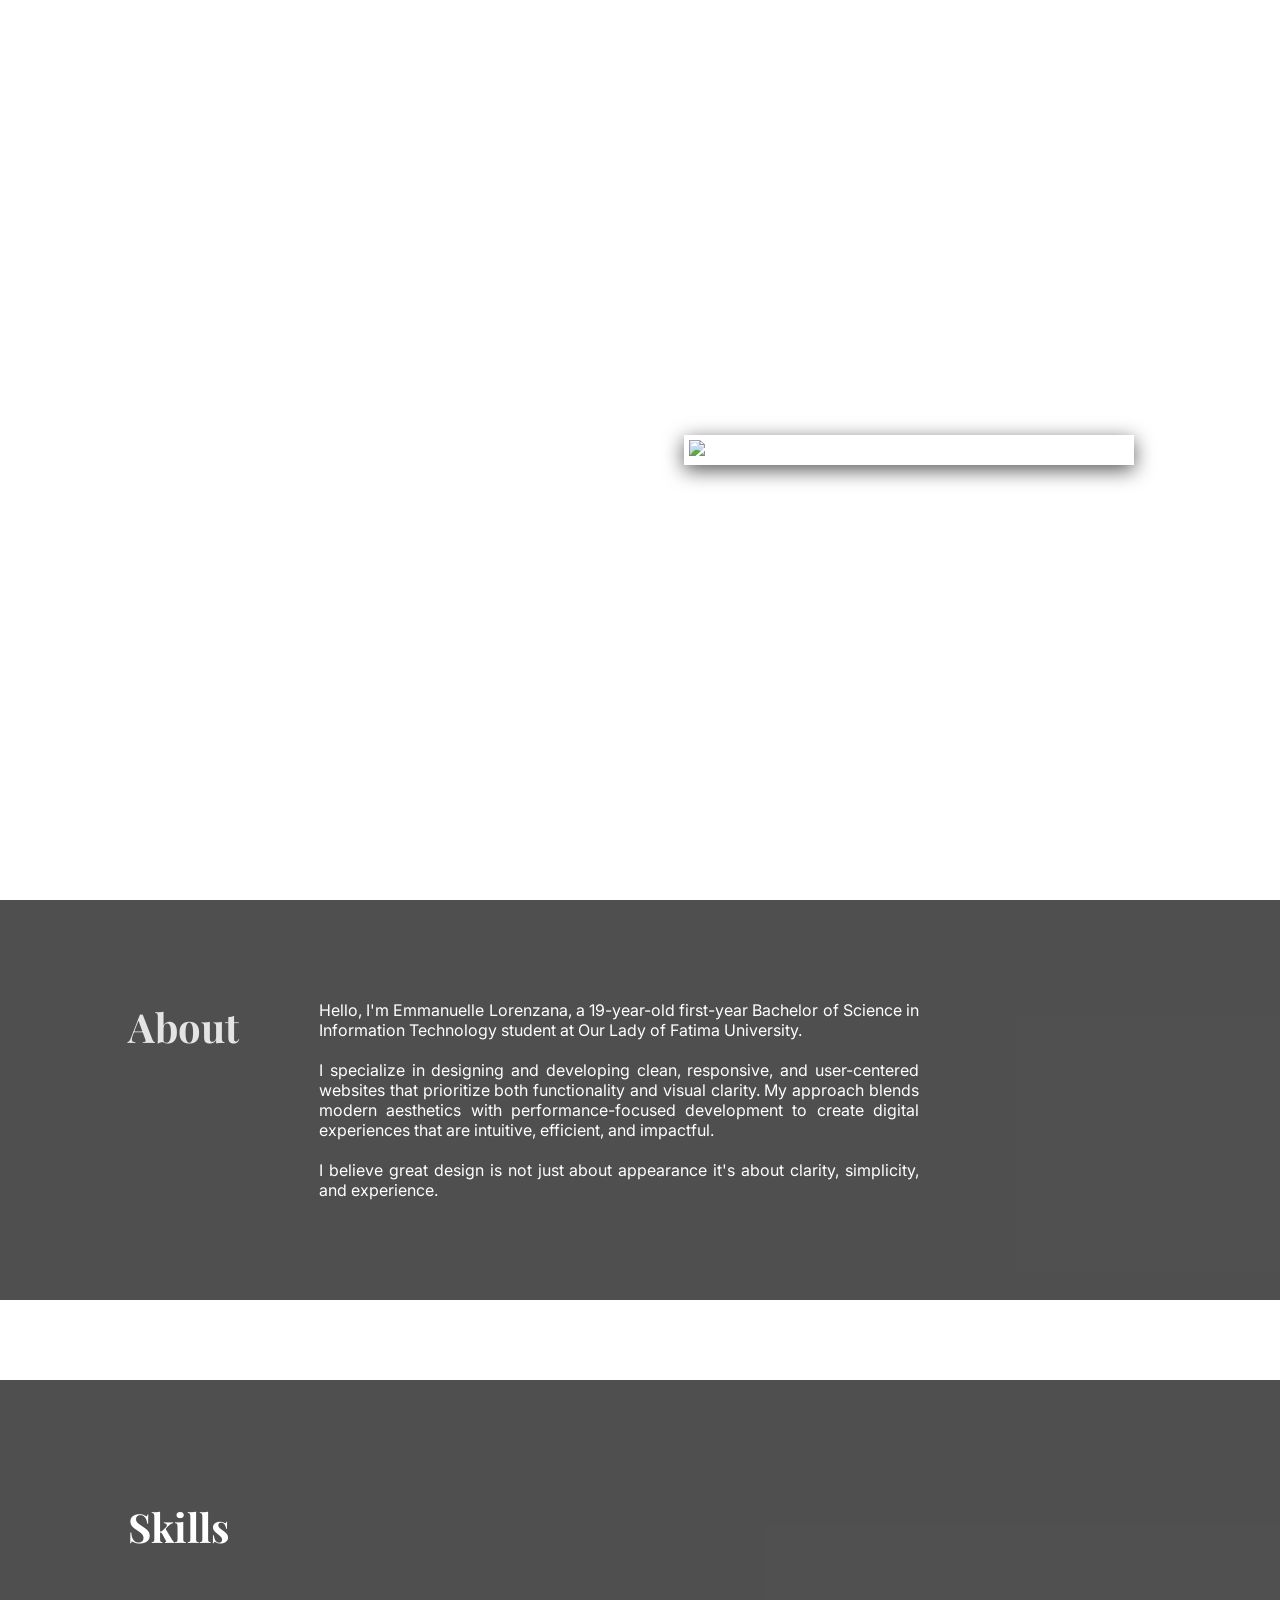
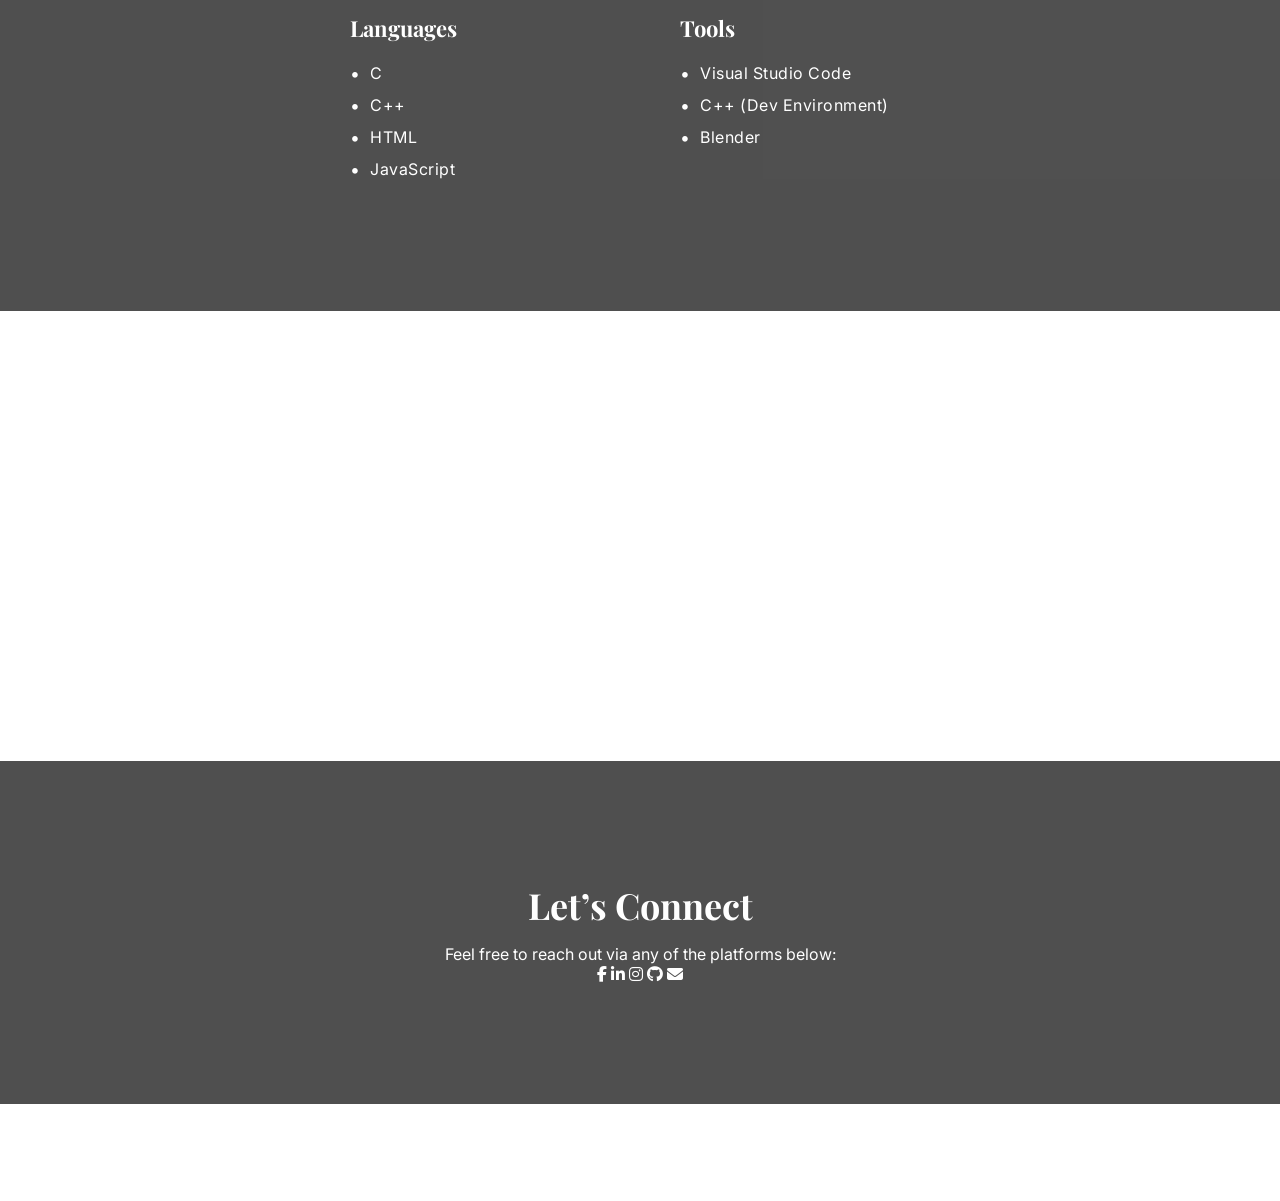
==== index.html @ 3d732316 "Add files via upload" ====
<!DOCTYPE html>
<html lang="en">
<head>
    <link rel="stylesheet" href="https://cdnjs.cloudflare.com/ajax/libs/font-awesome/6.4.0/css/all.min.css">
    <meta charset="UTF-8">
    <title>Emmanuelle Lorenzana | Portfolio</title>
    <meta name="viewport" content="width=device-width, initial-scale=1.0">

    <!-- Elegant Font -->
    <link href="https://fonts.googleapis.com/css2?family=Playfair+Display:wght@600;700&family=Inter:wght@300;400;500&display=swap" rel="stylesheet">

    <link rel="stylesheet" href="style.css">
</head>
<body>


    <!-- NAVBAR -->
<nav class="navbar">
    <div class="logo">KiroDEV</div>
    <ul>
        <li><a href="#about">About</a></li>
        <li><a href="#work">Work</a></li>
        <li><a href="#contact">Contact</a></li>
    </ul>
</nav>

<!-- HERO -->
<section class="hero">
    <div class="hero-content">
        <div class="hero-text">
            <h1>
                Hello! I'm Emman <br>
                <span>Web Designer and Developer</span>
            </h1>
            <p>
                Frontend Developer focused on building elegant, high-performance web interfaces.
            </p>
            <a href="#work" class="btn">View Projects</a>
        </div>
        <div class="hero-image">
            <img src="IMAGE/Emzz.images.jpg" alt="Emmanuelle Lorenzana">
        </div>
    </div>
</section>
<!-- ABOUT -->
<section id="about" class="section about">
    <div class="container">
        <div class="about-left">
            <h2>About</h2>
        </div>
    
        <div class="about-right">
            <p>
                Hello, I'm Emmanuelle Lorenzana, a 19-year-old first-year Bachelor of Science in Information Technology student at Our Lady of Fatima University.
            </p>
            <p>
                &ensp;
            </p>
            <p>   
                I specialize in designing and developing clean, responsive, and user-centered websites that prioritize both functionality and visual clarity. 
                My approach blends modern aesthetics with performance-focused development to create digital experiences that are intuitive, efficient, and impactful.
            </p>
            <p>
                &ensp;
            </p>
            <p>
                I believe great design is not just about appearance 
                it's about clarity, simplicity, and experience.
            </p>
        </div>
    </div>
</section>

<!-- SKILLS -->
<section id="skills" class="section skills">
    <h2 class="section-title">Skills</h2>

    <div class="skills-container">

        <!-- Languages -->
        <div class="skills-column">
            <h3>Languages</h3>
            <ul>
                <li>C</li>
                <li>C++</li>
                <li>HTML</li>
                <li>JavaScript</li>
            </ul>
        </div>

        <!-- Tools -->
        <div class="skills-column">
            <h3>Tools</h3>
            <ul>
                <li>Visual Studio Code</li>
                <li>C++ (Dev Environment)</li>
                <li>Blender</li>
            </ul>
        </div>

    </div>
</section>

<!-- WORK -->
<section id="work" class="section work">
    <h2 class="section-title">Selected Work</h2>

    <div class="projects">

        <div class="project">
            <h3>Corporate Landing Page</h3>
            <p>Modern and minimal business interface with structured layout.</p>
        </div>

        <div class="project">
            <h3>Portfolio Website</h3>
            <p>Personal branding site focused on typography and clean UI.</p>
        </div>

        <div class="project">
            <h3>E-Commerce UI</h3>
            <p>Product-based interface built for clarity and user flow.</p>
        </div>

    </div>
</section>

<!-- CONTACT -->
<section id="contact" class="section contact">
    <h2>Let’s Connect</h2>
    <p>Feel free to reach out via any of the platforms below:</p>

    <div class="social-icons">
        <a href="https://www.facebook.com/emlokiro/" target="_blank"><i class="fab fa-facebook-f"></i></a>
        <a href="https://www.linkedin.com/in/emmanuelle-lorenzana-9a3207380/" target="_blank"><i class="fab fa-linkedin-in"></i></a>
        <a href="https://www.instagram.com/emlokiro/" target="_blank"><i class="fab fa-instagram"></i></a>
        <a href="https://github.com/yourprofile" target="_blank"><i class="fab fa-github"></i></a>
        <a href="mailto:emmanlorenzana10@gmail.com"><i class="fas fa-envelope"></i></a>
    </div>
</section>

<footer>
    © 2026 Emmanuelle Lorenzana. All rights reserved.
</footer>

</body>
</html>
---- style.css ----
/* RESET */
* {
    margin: 0;
    padding: 0;
    box-sizing: border-box;
}

body {
    margin: 0;
    padding: 0;
    font-family: 'Inter', sans-serif;
    background: url('IMAGE/123.images.png') no-repeat center center fixed;
    background-size: cover; /* makes image cover the entire page */
    color: #fff; /* text color for contrast */
}
/* NAVBAR */
.navbar {
    position: fixed;
    width: 100%;
    top: 0;
    padding: 25px 10%;
    display: flex;
    justify-content: space-between;
    background: #ffffff33(0, 0, 0, 0.9);
    backdrop-filter: blur(10px);
}

.navbar ul {
    display: flex;
    list-style: none;
    gap: 40px;
}

.navbar a {
    text-decoration: none;
    color: #ffffff;
    font-weight: 500;
    transition: 0.3s;
}

.navbar a:hover {
    opacity: 0.6;
}

/* HERO */
.hero {
    min-height: 100vh;
    display: flex;
    align-items: center;
    padding: 0 10%;
}

.hero-content {
    display: flex;
    align-items: center;
    justify-content: space-between;
    flex-wrap: wrap;
    gap: 50px;
    width: 100%;
}

.hero-text {
    flex: 1;
    min-width: 300px;
}

.hero-text h1 {
    font-family: 'Playfair Display', serif;
    font-size: 56px;
    line-height: 1.2;
}

.hero-text span {
    color: #ffffff;
}

.hero-text p {
    margin-top: 20px;
    max-width: 500px;
    font-size: 18px;
    color: #ffffff;
}

.hero-image {
    flex: 1;
    min-width: 200px;
    display: flex;
    justify-content: center;
}

.hero-image img {
    width: 450px;
    height: auto;
    border-radius: 0%;
    border: 5px solid rgb(255, 255, 255);
    box-shadow: 0 5px 20px #020202a9;
}
/* BUTTONS */
.btn {
    display: inline-block;
    margin-top: 30px;
    padding: 12px 30px;
    background: #ffffff33;
    color: white;
    text-decoration: none;
    letter-spacing: 1px;
    transition: 0.3s;
}

.btn:hover {
    background: #ffffff;
}

.btn-outline {
    display: inline-block;
    margin-top: 25px;
    padding: 12px 30px;
    border: 1px solid #ffffff;
    text-decoration: none;
    color: #ffffff;
    transition: 0.3s;
}

.btn-outline:hover {
    background: #ffffff;
    color: white;
}

/* SECTIONS */
.section {
    padding: 120px 10%;
}

.section-title {
    font-family: 'Playfair Display', serif;
    font-size: 40px;
    margin-bottom: 60px;
}

/* ABOUT LAYOUT */
.about {
    padding: 100px 10%;          /* spacing around content */
    background-color: #303030d8;   /* light gray background */
    color: #ffffffd8;                 /* text color for contrast */
    text-align: justify;         /* optional, keep text justified */
}

.container {
    display: flex;
    gap: 80px;  
    align-items: flex-start;
}

.about-left h2 {
    font-family: 'Playfair Display', serif;
    font-size: 40px;
}

.about-right {
    max-width: 600px;
    color: #ffffff;
}
/* SKILLS SECTION */
.skills {
    margin-top: 80px;
    background: #303030d8;
    color: #ffffff;
}

.skills-container {
    display: flex;
    gap: 80px;
    justify-content: center;
    margin-top: 60px;
    flex-wrap: wrap;
    color: #ffffff;
}

.skills-column {
    min-width: 250px;
}

.skills-column h3 {
    font-family: 'Playfair Display', serif;
    font-size: 22px;
    margin-bottom: 20px;
}

.skills-column ul {
    list-style: none;
}

.skills-column li {
    margin-bottom: 12px;
    font-size: 16px;
    color: #ffffff;
    letter-spacing: 0.5px;
    position: relative;
    padding-left: 20px;
}

/* Elegant bullet */
.skills-column li::before {
    content: "•";
    position: absolute;
    left: 0;
    color: #ffffff;
    font-size: 18px;
}
/* WORK */
.projects {
    display: flex;
    gap: 40px;
    flex-wrap: wrap;
}

.project {
    flex: 1;
    min-width: 250px;
    padding-bottom: 20px;
    border-bottom: 1px solid #ffffff;
    transition: 0.3s;
}

.project:hover {
    transform: translateY(-5px);
}

.project h3 {
    font-size: 22px;
    margin-bottom: 10px;
}

/* CONTACT */
.contact {
    text-align: center;
    background: #303030d8;
}

.contact h2 {
    font-family: 'Playfair Display', serif;
    font-size: 36px;
}

.contact p {
    margin-top: 15px;
    color: #ffffff;
}

/* FOOTER */
footer {
    text-align: center;
    padding: 40px;
    font-size: 14px;
    color: #ffffff;
}

.social-icons a i {
    color: #ffffff; /* gold color example */
    transition: 0.3s;
}

.social-icons a i:hover {
    color: #ffffff; /* change on hover */
}

/* RESPONSIVE */
@media (max-width: 768px) {
    .container {
        flex-direction: column;
    }

    .hero h1 {
        font-size: 38px;
    }

    .projects {
        flex-direction: column;
    }

    .navbar ul {
        display: none;
    }
}
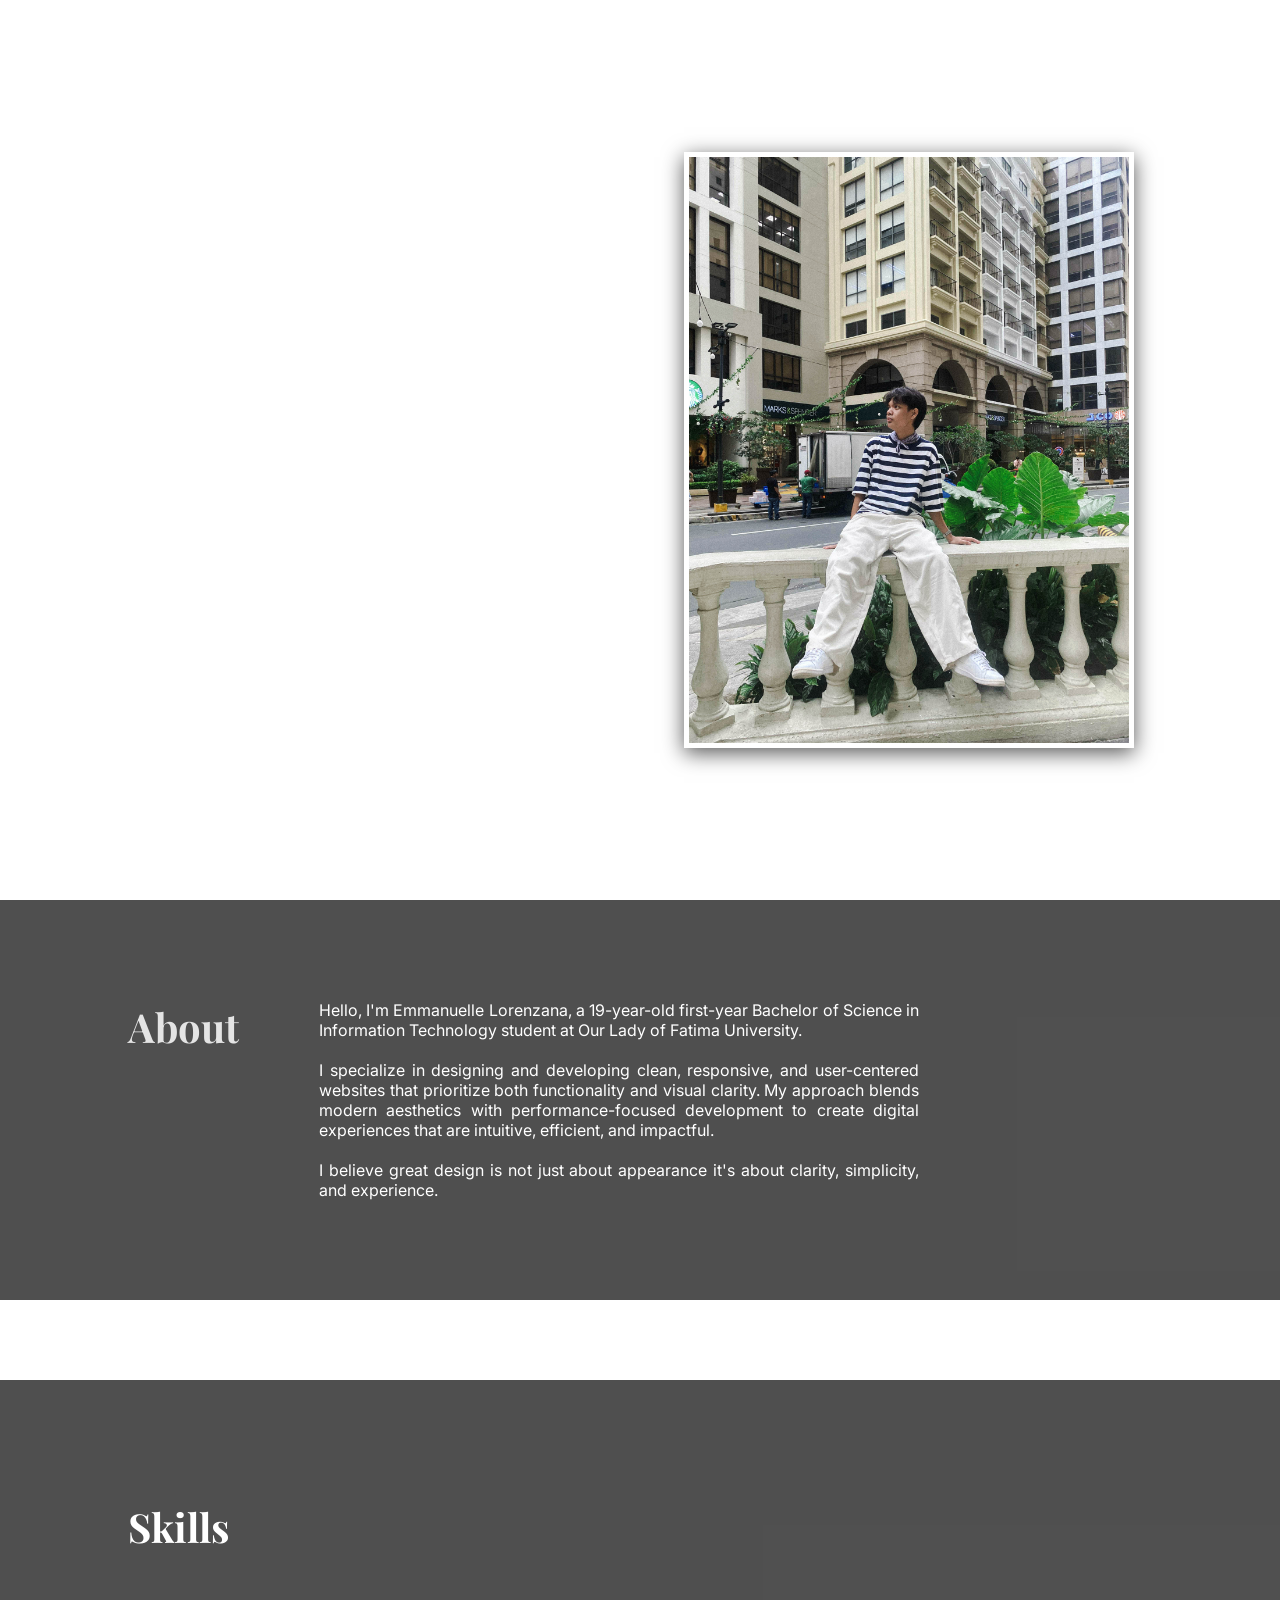
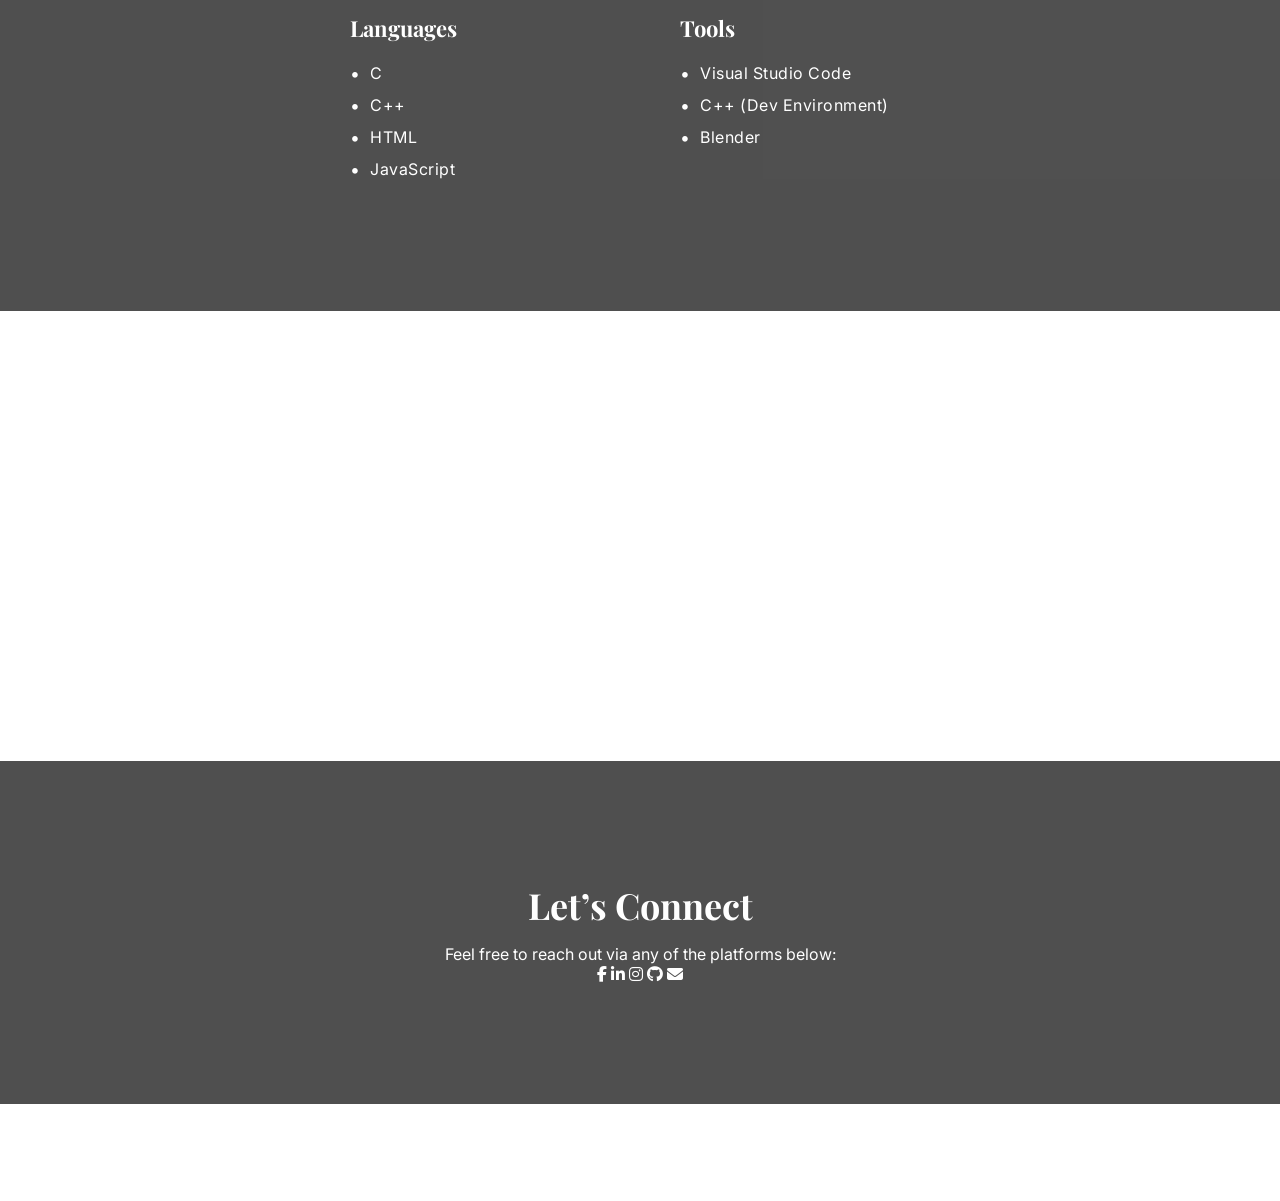
==== commit 8d4d6876: "Update index.html" ====
--- a/index.html
+++ b/index.html
@@ -38,7 +38,7 @@
             <a href="#work" class="btn">View Projects</a>
         </div>
         <div class="hero-image">
-            <img src="IMAGE/Emzz.images.jpg" alt="Emmanuelle Lorenzana">
+            <img src="Emzz.images.jpg" alt="Emmanuelle Lorenzana">
         </div>
     </div>
 </section>
@@ -144,4 +144,5 @@
 </footer>
 
 </body>
-</html>+
+</html>
